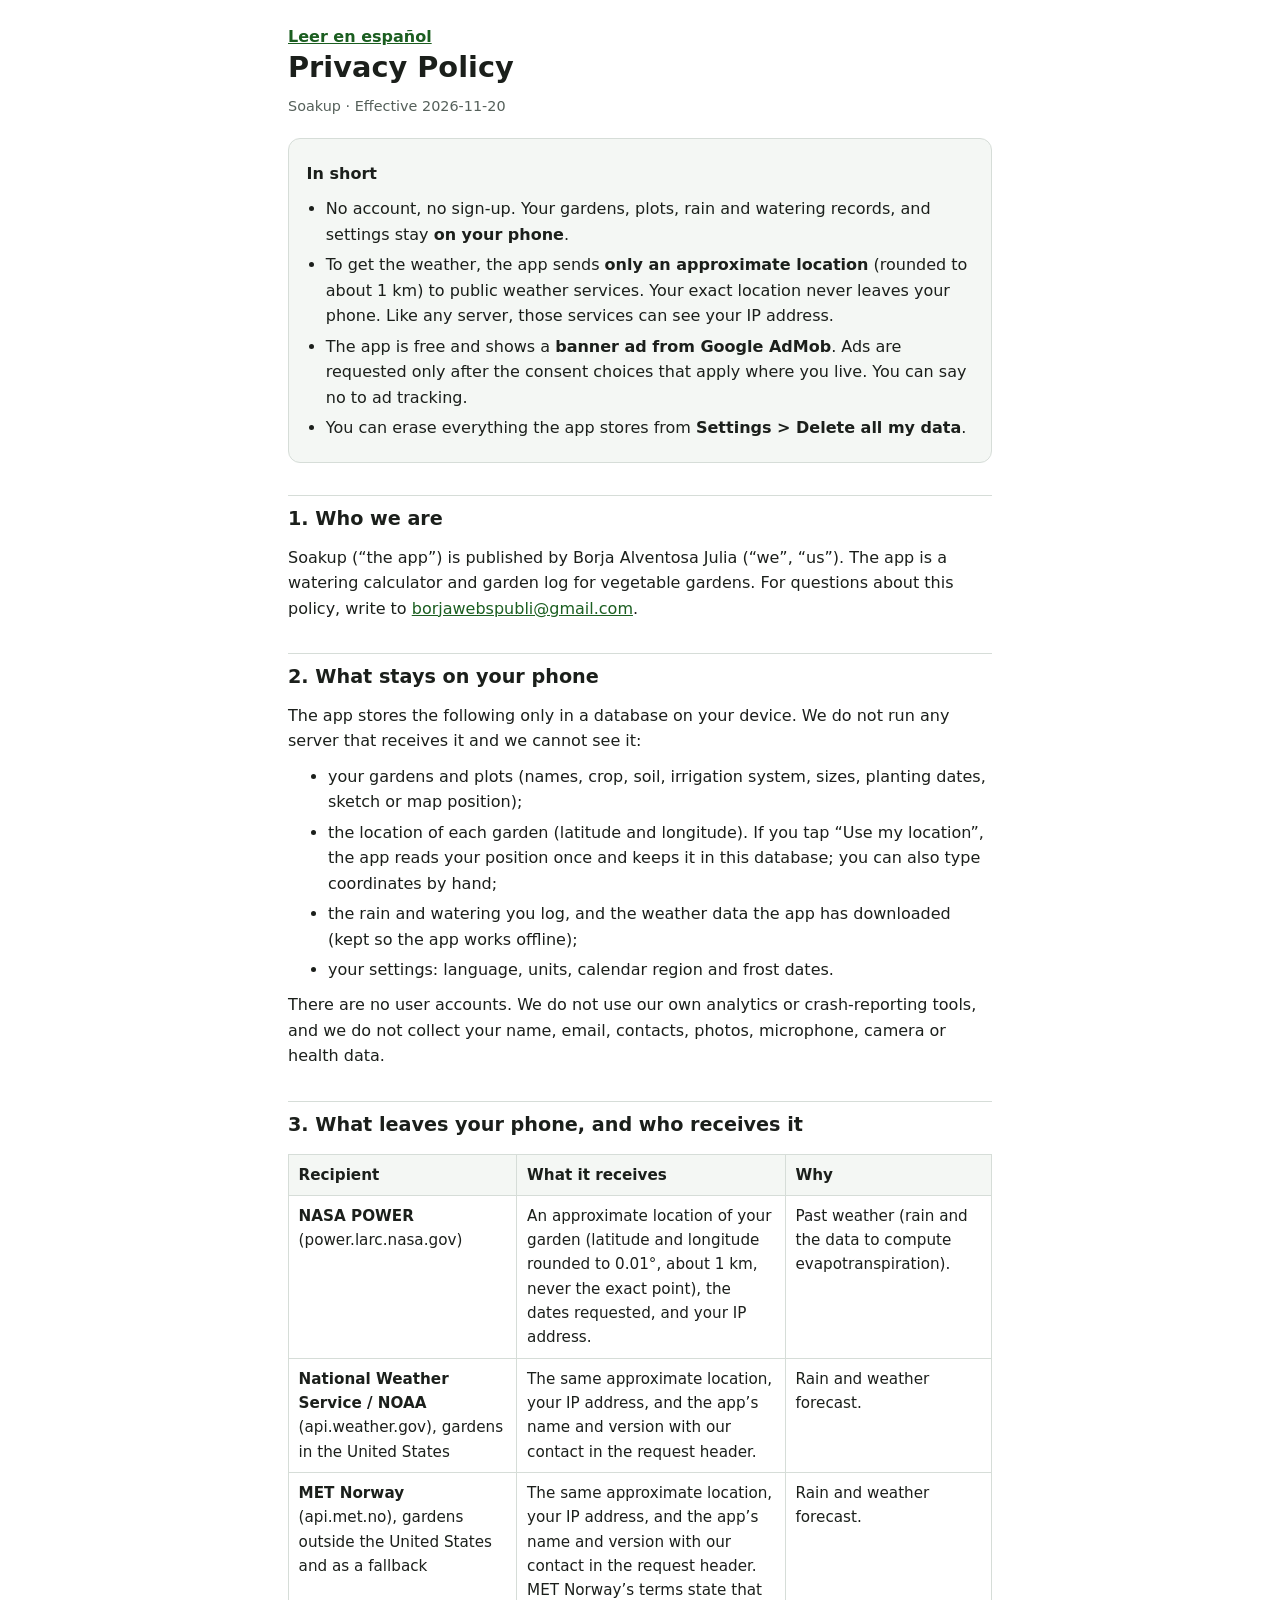
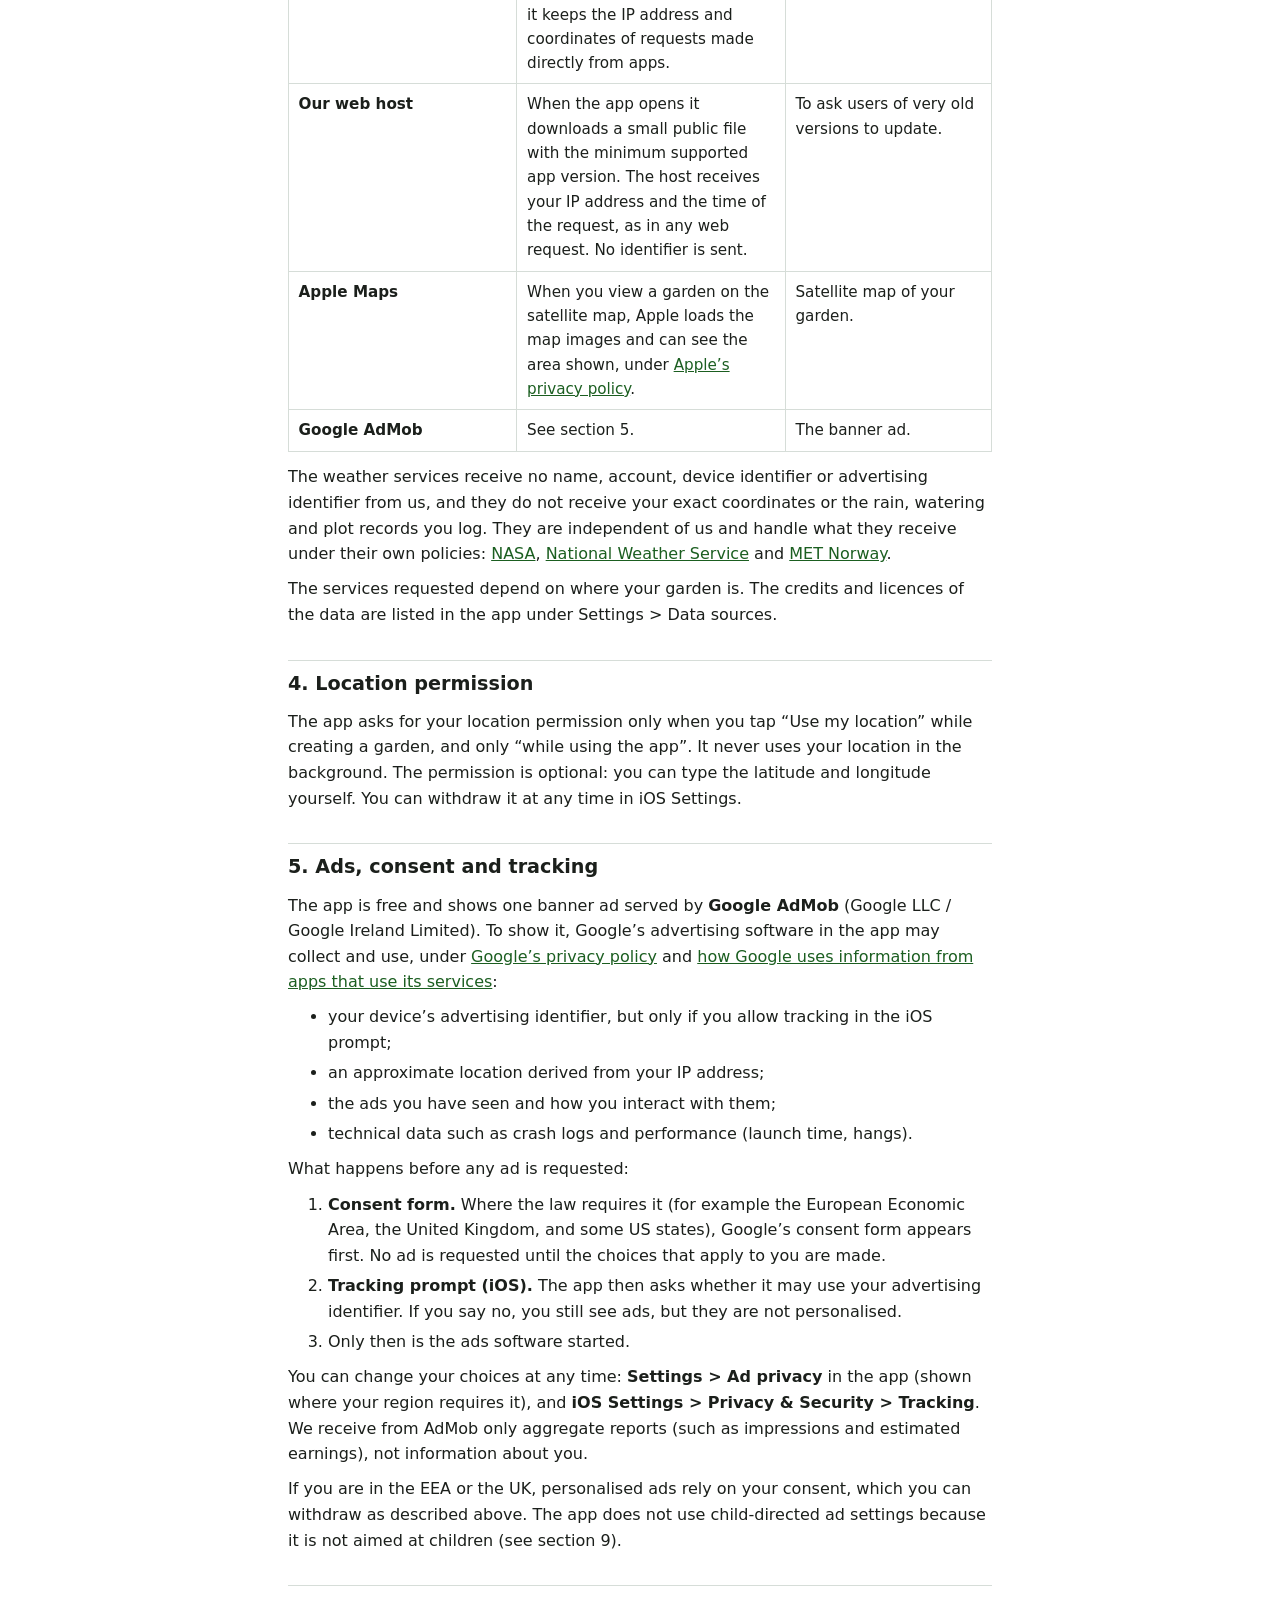
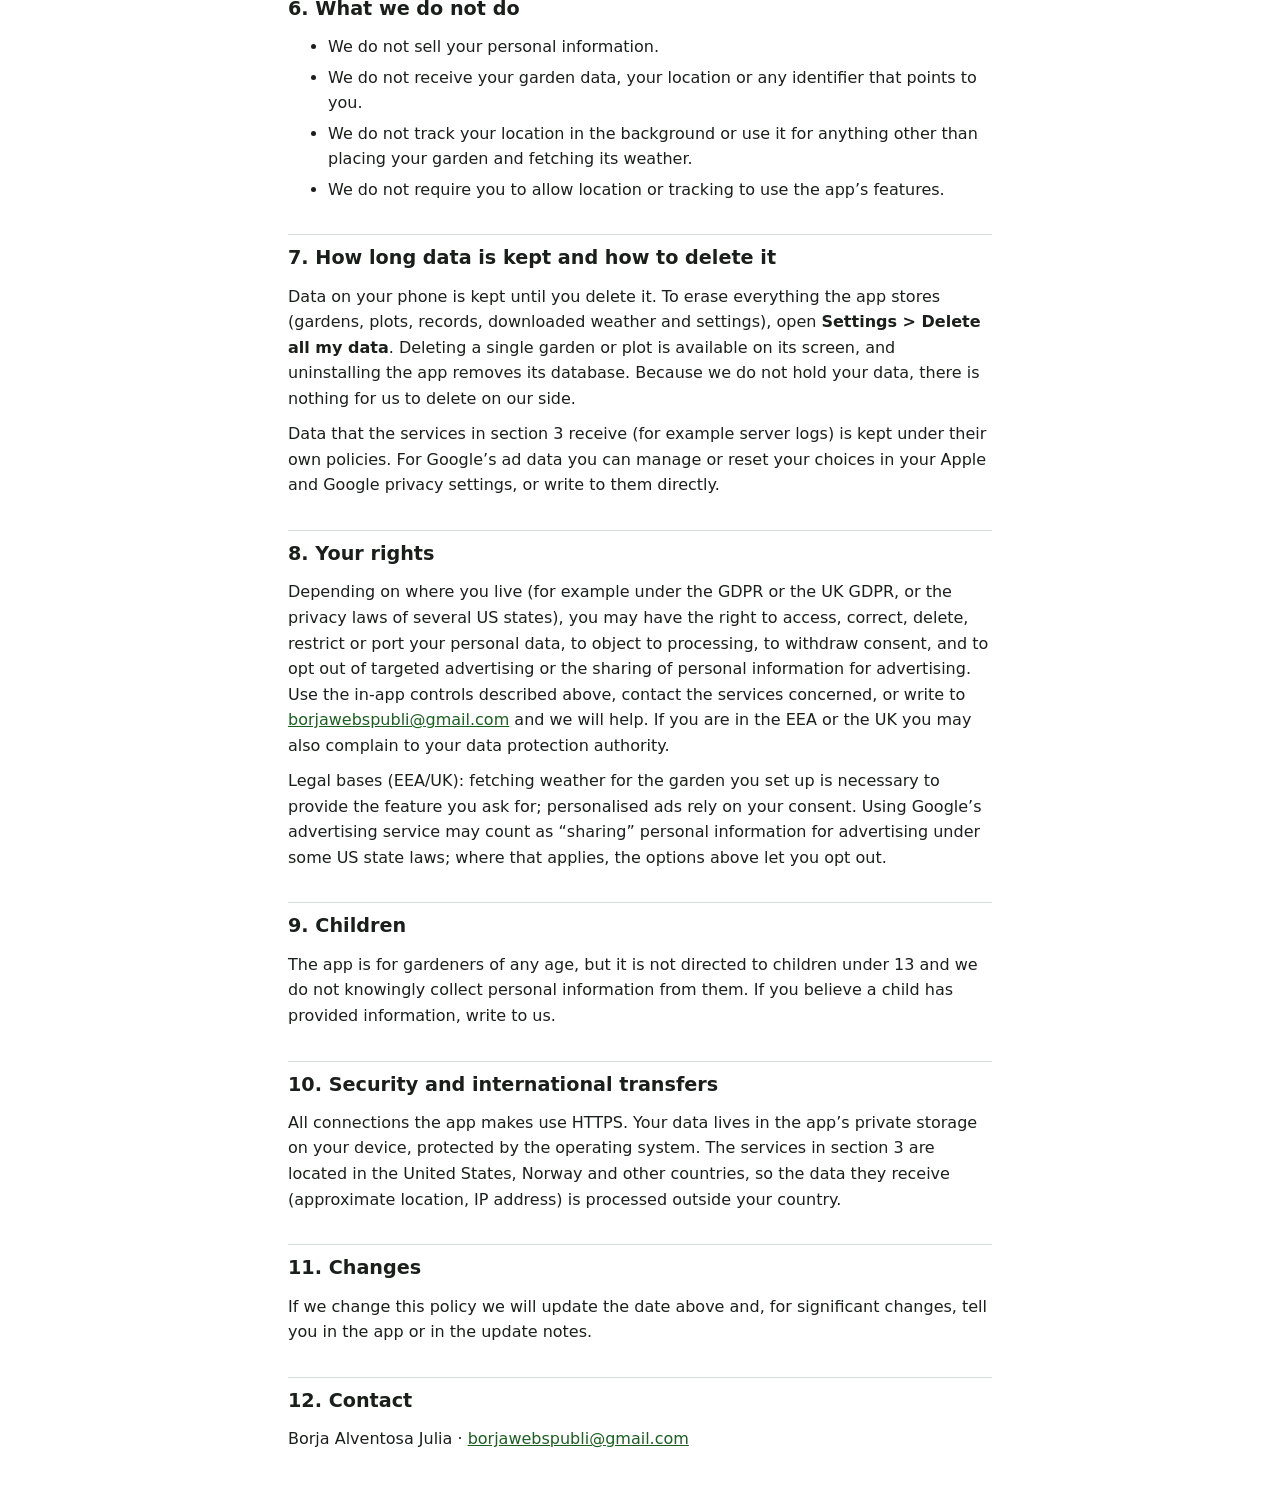
==== huerto/privacy/index.html @ fde54a43 "Web de la app de riego (huerto/): portada, privacidad, soporte y version.json" ====
<!doctype html>
<html lang="en">
<head>
<meta charset="utf-8">
<meta name="viewport" content="width=device-width, initial-scale=1">
<meta name="color-scheme" content="light dark">
<title>Privacy Policy – Soakup</title>
<meta name="description" content="How Soakup handles your data: your garden data stays on your phone, only an approximate location is sent to weather services, and ads use Google AdMob with your consent.">
<style>
  :root {
    --bg: #ffffff; --fg: #1b1f1b; --muted: #55605a; --accent: #1b5e20; --line: #d6ddd8; --card: #f4f7f4;
  }
  @media (prefers-color-scheme: dark) {
    :root { --bg: #111512; --fg: #e6ece7; --muted: #a3afa7; --accent: #8bd18f; --line: #2c352e; --card: #1a201b; }
  }
  * { box-sizing: border-box; }
  body {
    margin: 0; background: var(--bg); color: var(--fg);
    font: 16px/1.6 system-ui, -apple-system, "Segoe UI", Roboto, sans-serif;
  }
  main { max-width: 46rem; margin: 0 auto; padding: 1.5rem 1rem 3rem; }
  h1 { font-size: 1.8rem; line-height: 1.25; margin: 0 0 .25rem; }
  h2 { font-size: 1.2rem; margin: 2rem 0 .5rem; padding-top: .5rem; border-top: 1px solid var(--line); }
  p, ul, ol { margin: .6rem 0; }
  li { margin: .3rem 0; }
  a { color: var(--accent); }
  .meta { color: var(--muted); font-size: .9rem; }
  .summary { background: var(--card); border: 1px solid var(--line); border-radius: .75rem; padding: .75rem 1.1rem; margin: 1.25rem 0; }
  .summary ul { padding-left: 1.2rem; }
  .table-wrap { overflow-x: auto; margin: .8rem 0; }
  table { border-collapse: collapse; width: 100%; min-width: 34rem; font-size: .95rem; }
  th, td { border: 1px solid var(--line); padding: .5rem .6rem; text-align: left; vertical-align: top; }
  th { background: var(--card); }
  nav a { font-weight: 600; }
</style>
</head>
<body>
<main>
<nav aria-label="Language"><a href="es.html" hreflang="es" lang="es">Leer en español</a></nav>

<h1>Privacy Policy</h1>
<p class="meta">Soakup · Effective 2026-11-20</p>

<div class="summary" role="note">
  <p><strong>In short</strong></p>
  <ul>
    <li>No account, no sign-up. Your gardens, plots, rain and watering records, and settings stay <strong>on your phone</strong>.</li>
    <li>To get the weather, the app sends <strong>only an approximate location</strong> (rounded to about 1&nbsp;km) to public weather services. Your exact location never leaves your phone. Like any server, those services can see your IP address.</li>
    <li>The app is free and shows a <strong>banner ad from Google AdMob</strong>. Ads are requested only after the consent choices that apply where you live. You can say no to ad tracking.</li>
    <li>You can erase everything the app stores from <strong>Settings &gt; Delete all my data</strong>.</li>
  </ul>
</div>

<h2>1. Who we are</h2>
<p>Soakup (“the app”) is published by Borja Alventosa Julia (“we”, “us”). The app is a watering calculator and garden log for vegetable gardens. For questions about this policy, write to <a href="mailto:borjawebspubli@gmail.com">borjawebspubli@gmail.com</a>.</p>

<h2>2. What stays on your phone</h2>
<p>The app stores the following only in a database on your device. We do not run any server that receives it and we cannot see it:</p>
<ul>
  <li>your gardens and plots (names, crop, soil, irrigation system, sizes, planting dates, sketch or map position);</li>
  <li>the location of each garden (latitude and longitude). If you tap “Use my location”, the app reads your position once and keeps it in this database; you can also type coordinates by hand;</li>
  <li>the rain and watering you log, and the weather data the app has downloaded (kept so the app works offline);</li>
  <li>your settings: language, units, calendar region and frost dates.</li>
</ul>
<p>There are no user accounts. We do not use our own analytics or crash-reporting tools, and we do not collect your name, email, contacts, photos, microphone, camera or health data.</p>

<h2>3. What leaves your phone, and who receives it</h2>
<div class="table-wrap">
<table>
  <thead>
    <tr><th scope="col">Recipient</th><th scope="col">What it receives</th><th scope="col">Why</th></tr>
  </thead>
  <tbody>
    <tr>
      <td><strong>NASA POWER</strong> (power.larc.nasa.gov)</td>
      <td>An approximate location of your garden (latitude and longitude rounded to 0.01°, about 1&nbsp;km, never the exact point), the dates requested, and your IP address.</td>
      <td>Past weather (rain and the data to compute evapotranspiration).</td>
    </tr>
    <tr>
      <td><strong>National Weather Service / NOAA</strong> (api.weather.gov), gardens in the United States</td>
      <td>The same approximate location, your IP address, and the app’s name and version with our contact in the request header.</td>
      <td>Rain and weather forecast.</td>
    </tr>
    <tr>
      <td><strong>MET Norway</strong> (api.met.no), gardens outside the United States and as a fallback</td>
      <td>The same approximate location, your IP address, and the app’s name and version with our contact in the request header. MET Norway’s terms state that it keeps the IP address and coordinates of requests made directly from apps.</td>
      <td>Rain and weather forecast.</td>
    </tr>
    <tr>
      <td><strong>Our web host</strong></td>
      <td>When the app opens it downloads a small public file with the minimum supported app version. The host receives your IP address and the time of the request, as in any web request. No identifier is sent.</td>
      <td>To ask users of very old versions to update.</td>
    </tr>
    <tr>
      <td><strong>Apple Maps</strong></td>
      <td>When you view a garden on the satellite map, Apple loads the map images and can see the area shown, under <a href="https://www.apple.com/legal/privacy/">Apple’s privacy policy</a>.</td>
      <td>Satellite map of your garden.</td>
    </tr>
    <tr>
      <td><strong>Google AdMob</strong></td>
      <td>See section 5.</td>
      <td>The banner ad.</td>
    </tr>
  </tbody>
</table>
</div>
<p>The weather services receive no name, account, device identifier or advertising identifier from us, and they do not receive your exact coordinates or the rain, watering and plot records you log. They are independent of us and handle what they receive under their own policies:
<a href="https://www.nasa.gov/privacy/">NASA</a>, <a href="https://www.weather.gov/privacy">National Weather Service</a> and <a href="https://api.met.no/doc/TermsOfService">MET Norway</a>.</p>
<p>The services requested depend on where your garden is. The credits and licences of the data are listed in the app under Settings &gt; Data sources.</p>

<h2>4. Location permission</h2>
<p>The app asks for your location permission only when you tap “Use my location” while creating a garden, and only “while using the app”. It never uses your location in the background. The permission is optional: you can type the latitude and longitude yourself. You can withdraw it at any time in iOS Settings.</p>

<h2>5. Ads, consent and tracking</h2>
<p>The app is free and shows one banner ad served by <strong>Google AdMob</strong> (Google LLC / Google Ireland Limited). To show it, Google’s advertising software in the app may collect and use, under <a href="https://policies.google.com/privacy">Google’s privacy policy</a> and <a href="https://policies.google.com/technologies/partner-sites">how Google uses information from apps that use its services</a>:</p>
<ul>
  <li>your device’s advertising identifier, but only if you allow tracking in the iOS prompt;</li>
  <li>an approximate location derived from your IP address;</li>
  <li>the ads you have seen and how you interact with them;</li>
  <li>technical data such as crash logs and performance (launch time, hangs).</li>
</ul>
<p>What happens before any ad is requested:</p>
<ol>
  <li><strong>Consent form.</strong> Where the law requires it (for example the European Economic Area, the United Kingdom, and some US states), Google’s consent form appears first. No ad is requested until the choices that apply to you are made.</li>
  <li><strong>Tracking prompt (iOS).</strong> The app then asks whether it may use your advertising identifier. If you say no, you still see ads, but they are not personalised.</li>
  <li>Only then is the ads software started.</li>
</ol>
<p>You can change your choices at any time: <strong>Settings &gt; Ad privacy</strong> in the app (shown where your region requires it), and <strong>iOS Settings &gt; Privacy &amp; Security &gt; Tracking</strong>. We receive from AdMob only aggregate reports (such as impressions and estimated earnings), not information about you.</p>
<p>If you are in the EEA or the UK, personalised ads rely on your consent, which you can withdraw as described above. The app does not use child-directed ad settings because it is not aimed at children (see section 9).</p>

<h2>6. What we do not do</h2>
<ul>
  <li>We do not sell your personal information.</li>
  <li>We do not receive your garden data, your location or any identifier that points to you.</li>
  <li>We do not track your location in the background or use it for anything other than placing your garden and fetching its weather.</li>
  <li>We do not require you to allow location or tracking to use the app’s features.</li>
</ul>

<h2>7. How long data is kept and how to delete it</h2>
<p>Data on your phone is kept until you delete it. To erase everything the app stores (gardens, plots, records, downloaded weather and settings), open <strong>Settings &gt; Delete all my data</strong>. Deleting a single garden or plot is available on its screen, and uninstalling the app removes its database. Because we do not hold your data, there is nothing for us to delete on our side.</p>
<p>Data that the services in section 3 receive (for example server logs) is kept under their own policies. For Google’s ad data you can manage or reset your choices in your Apple and Google privacy settings, or write to them directly.</p>

<h2>8. Your rights</h2>
<p>Depending on where you live (for example under the GDPR or the UK GDPR, or the privacy laws of several US states), you may have the right to access, correct, delete, restrict or port your personal data, to object to processing, to withdraw consent, and to opt out of targeted advertising or the sharing of personal information for advertising. Use the in-app controls described above, contact the services concerned, or write to <a href="mailto:borjawebspubli@gmail.com">borjawebspubli@gmail.com</a> and we will help. If you are in the EEA or the UK you may also complain to your data protection authority.</p>
<p>Legal bases (EEA/UK): fetching weather for the garden you set up is necessary to provide the feature you ask for; personalised ads rely on your consent. Using Google’s advertising service may count as “sharing” personal information for advertising under some US state laws; where that applies, the options above let you opt out.</p>

<h2>9. Children</h2>
<p>The app is for gardeners of any age, but it is not directed to children under 13 and we do not knowingly collect personal information from them. If you believe a child has provided information, write to us.</p>

<h2>10. Security and international transfers</h2>
<p>All connections the app makes use HTTPS. Your data lives in the app’s private storage on your device, protected by the operating system. The services in section 3 are located in the United States, Norway and other countries, so the data they receive (approximate location, IP address) is processed outside your country.</p>

<h2>11. Changes</h2>
<p>If we change this policy we will update the date above and, for significant changes, tell you in the app or in the update notes.</p>

<h2>12. Contact</h2>
<p>Borja Alventosa Julia · <a href="mailto:borjawebspubli@gmail.com">borjawebspubli@gmail.com</a></p>
</main>
</body>
</html>
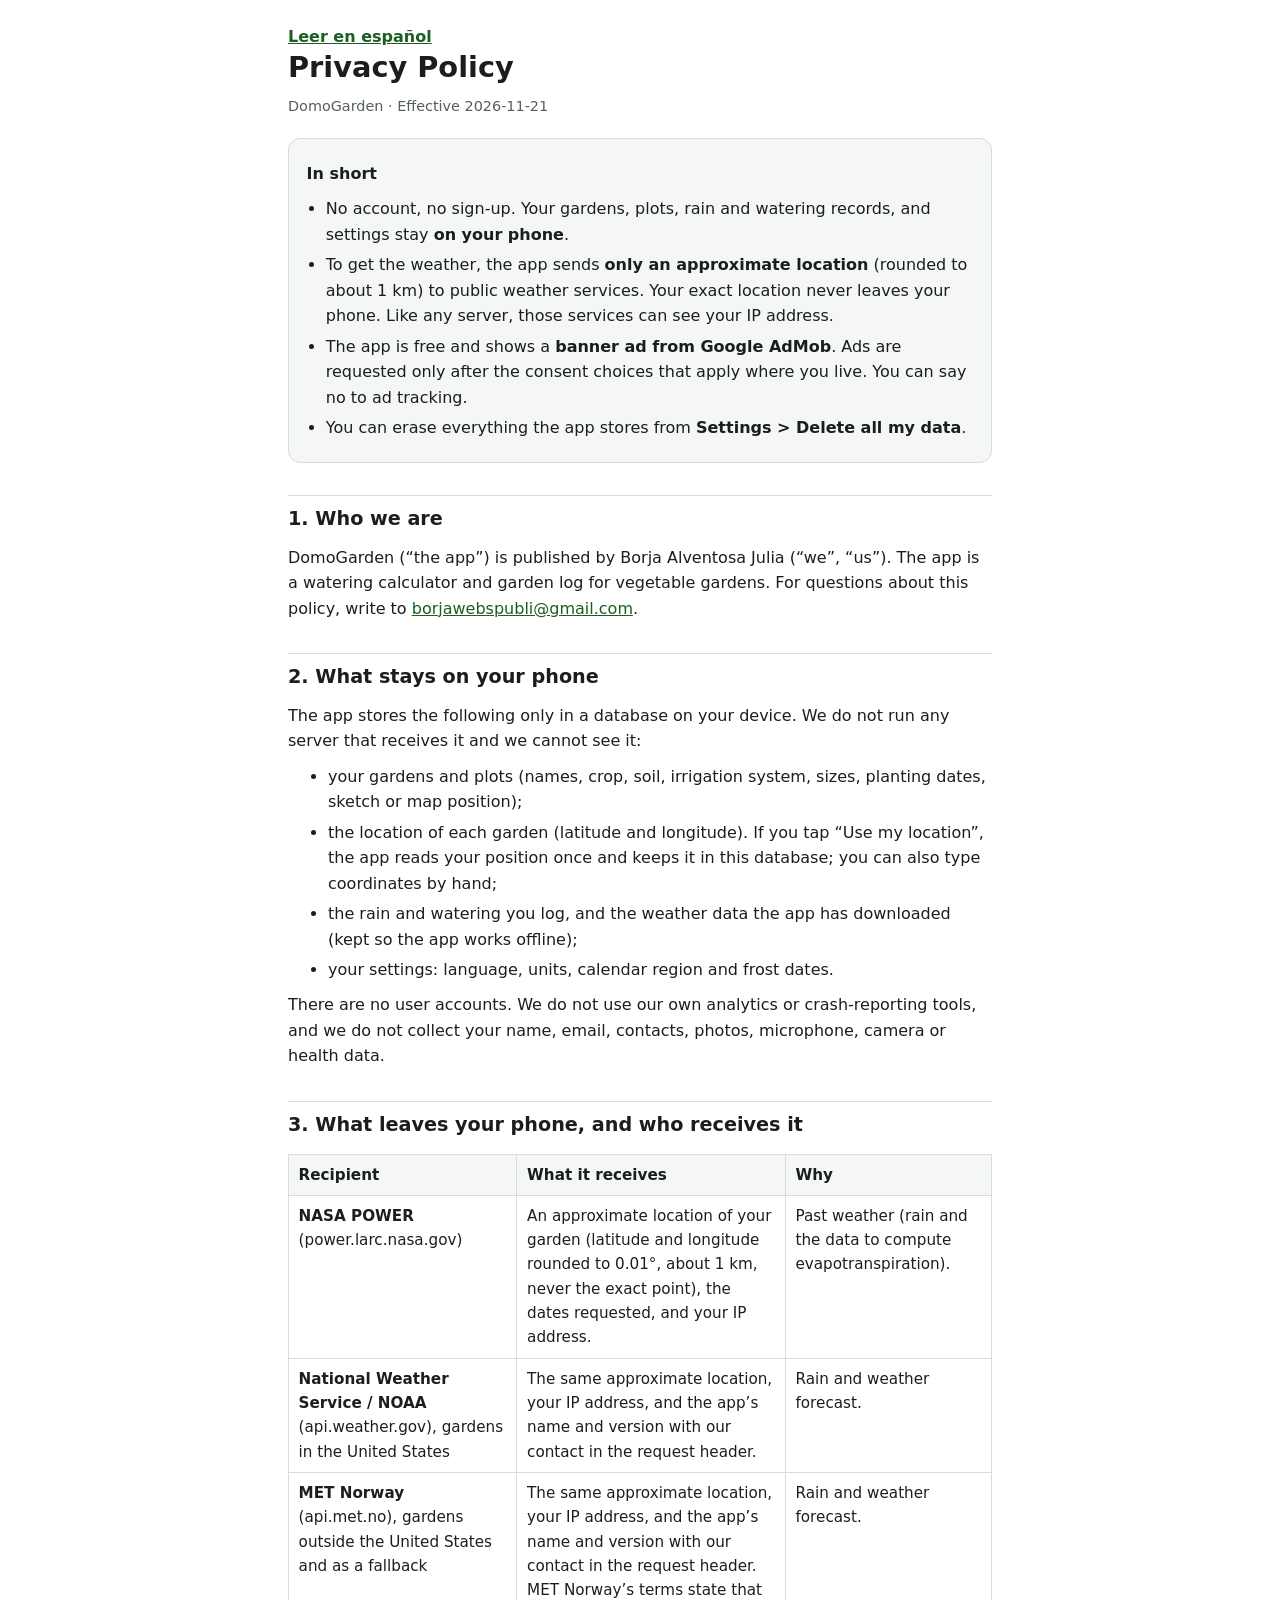
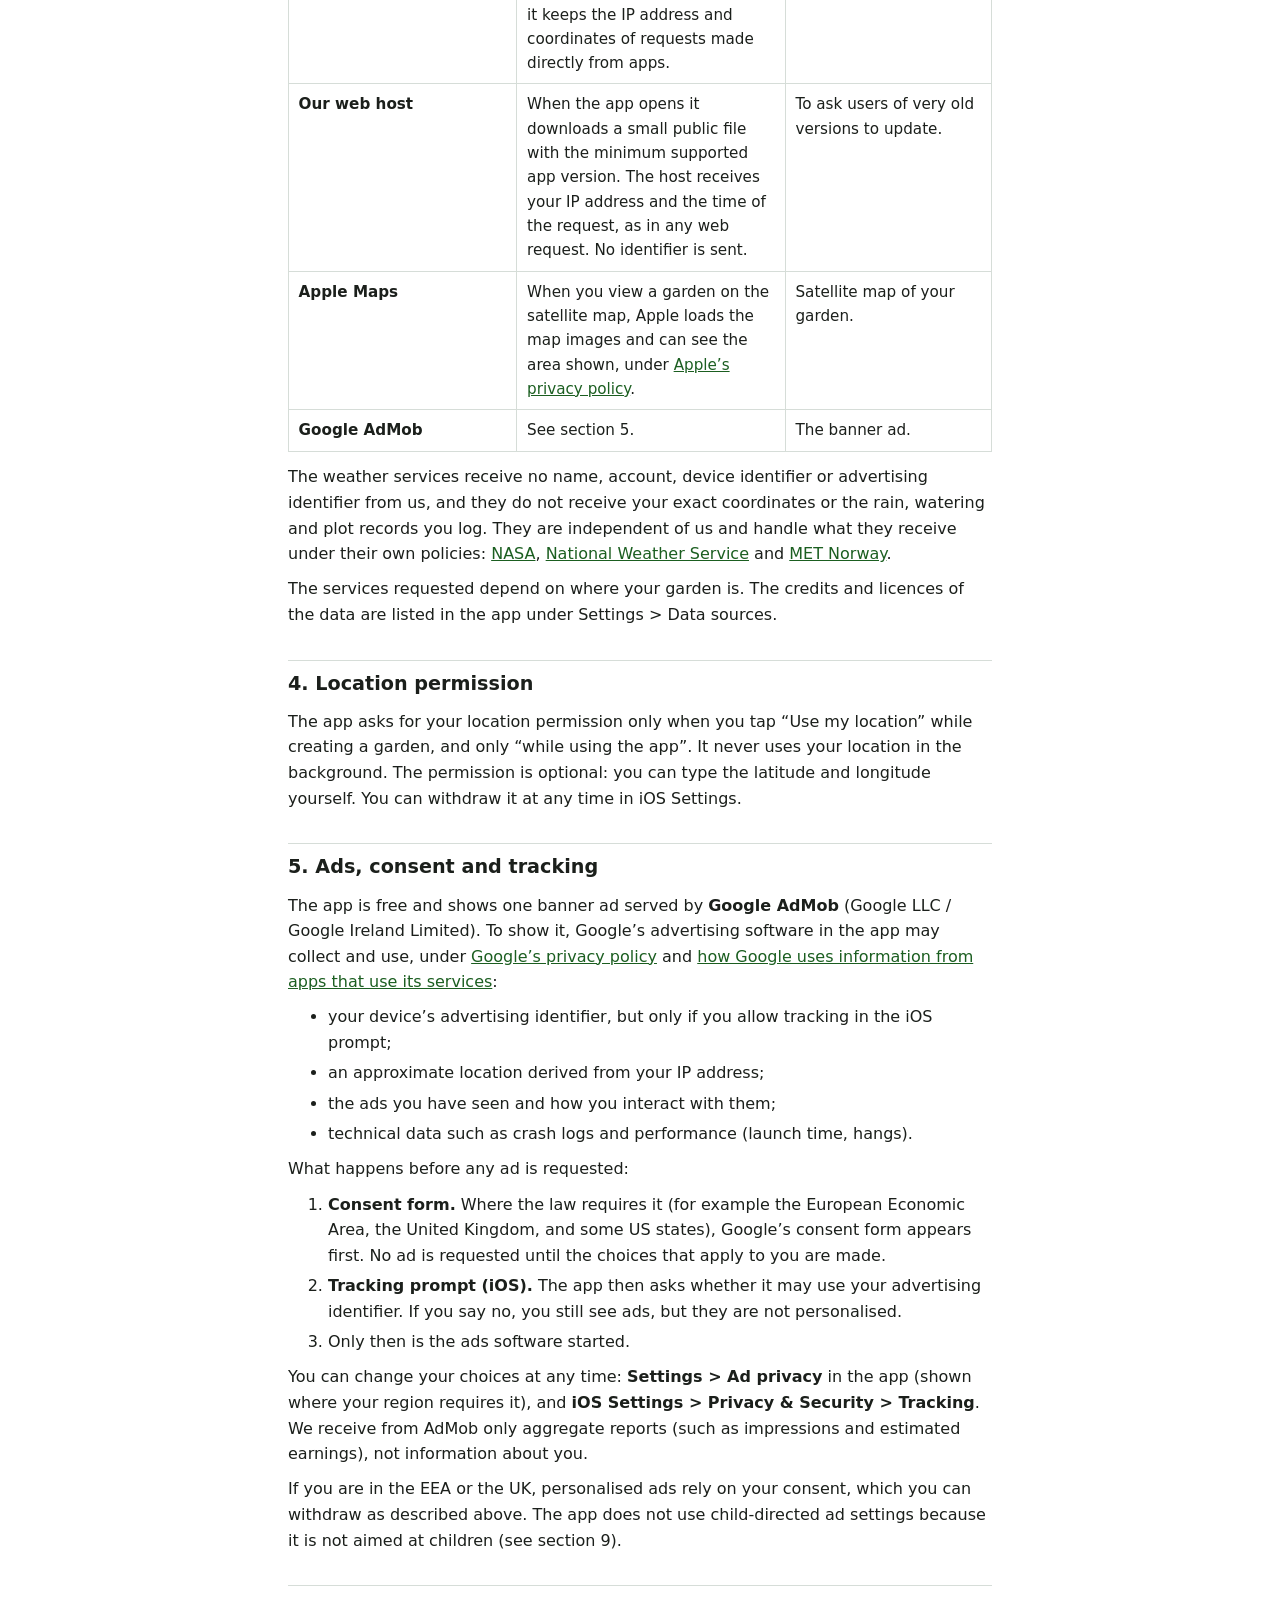
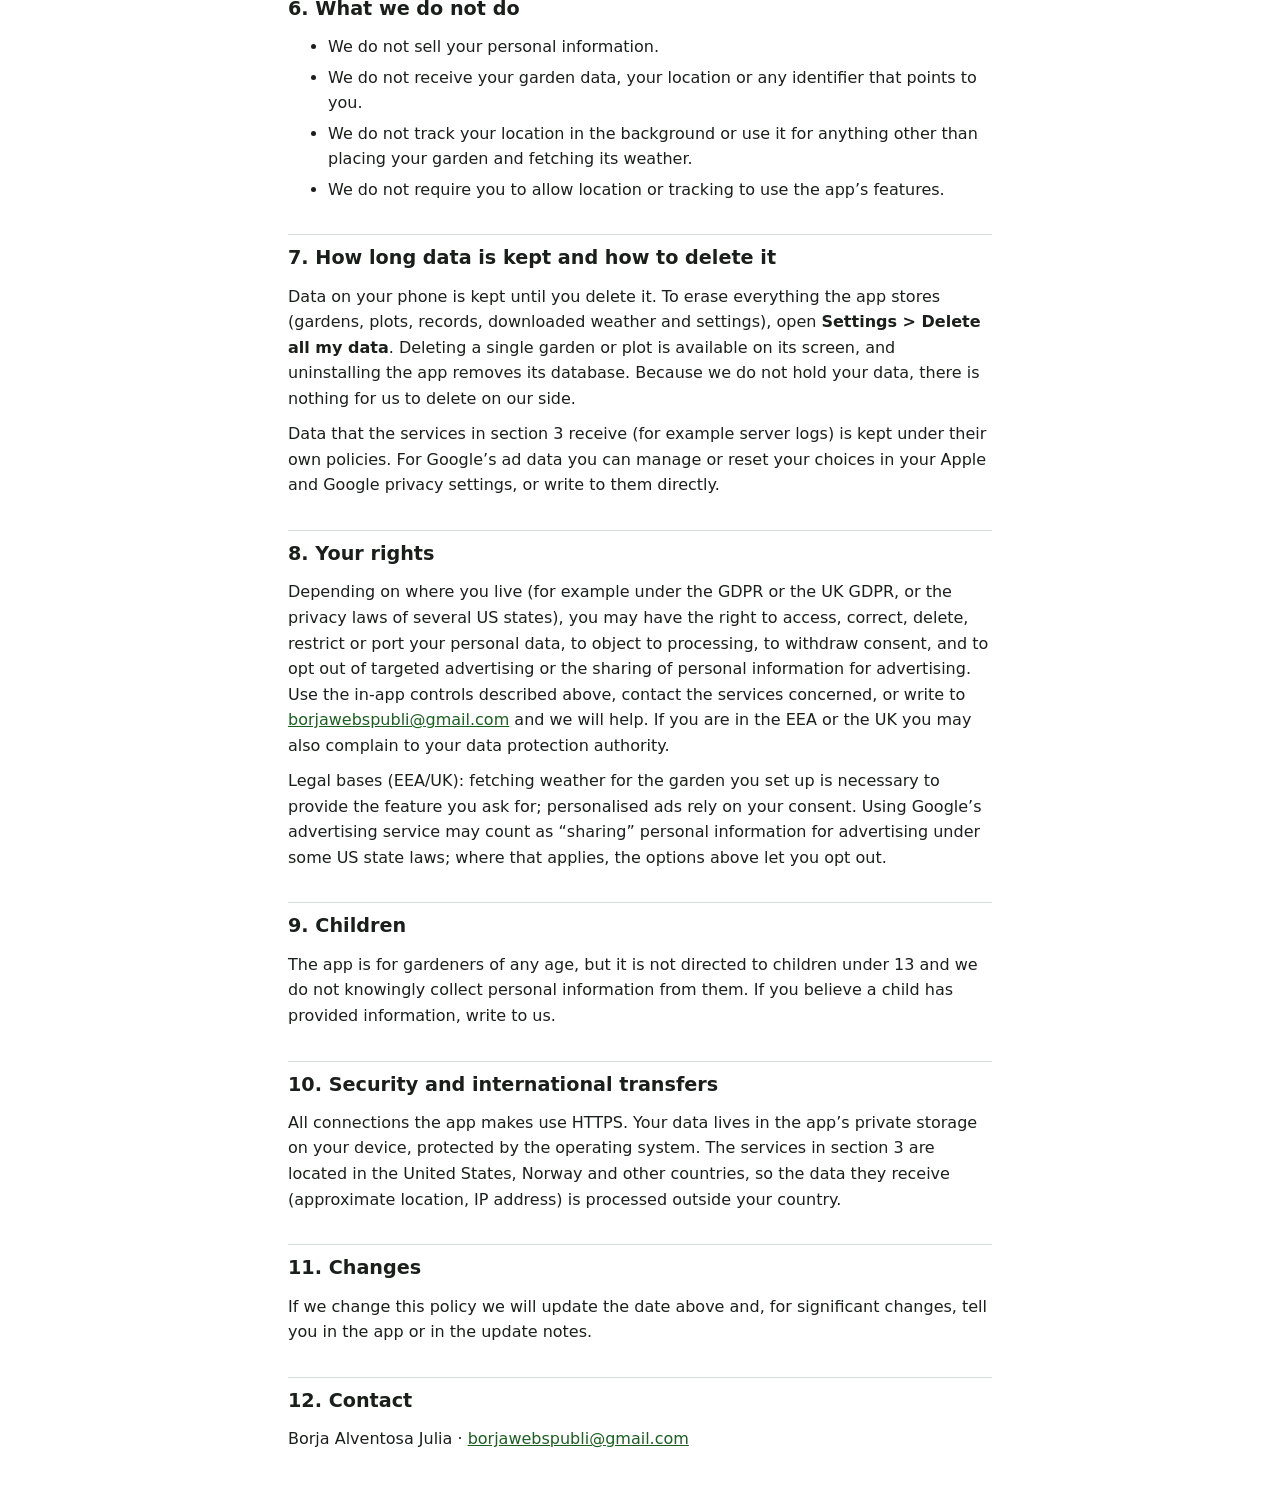
==== commit 9239de94: "Web de la app de riego (huerto/): nombre DomoGarden" ====
--- a/huerto/privacy/index.html
+++ b/huerto/privacy/index.html
@@ -4,8 +4,8 @@
 <meta charset="utf-8">
 <meta name="viewport" content="width=device-width, initial-scale=1">
 <meta name="color-scheme" content="light dark">
-<title>Privacy Policy – Soakup</title>
-<meta name="description" content="How Soakup handles your data: your garden data stays on your phone, only an approximate location is sent to weather services, and ads use Google AdMob with your consent.">
+<title>Privacy Policy – DomoGarden</title>
+<meta name="description" content="How DomoGarden handles your data: your garden data stays on your phone, only an approximate location is sent to weather services, and ads use Google AdMob with your consent.">
 <style>
   :root {
     --bg: #ffffff; --fg: #1b1f1b; --muted: #55605a; --accent: #1b5e20; --line: #d6ddd8; --card: #f4f7f4;
@@ -39,7 +39,7 @@
 <nav aria-label="Language"><a href="es.html" hreflang="es" lang="es">Leer en español</a></nav>
 
 <h1>Privacy Policy</h1>
-<p class="meta">Soakup · Effective 2026-11-20</p>
+<p class="meta">DomoGarden · Effective 2026-11-21</p>
 
 <div class="summary" role="note">
   <p><strong>In short</strong></p>
@@ -52,7 +52,7 @@
 </div>
 
 <h2>1. Who we are</h2>
-<p>Soakup (“the app”) is published by Borja Alventosa Julia (“we”, “us”). The app is a watering calculator and garden log for vegetable gardens. For questions about this policy, write to <a href="mailto:borjawebspubli@gmail.com">borjawebspubli@gmail.com</a>.</p>
+<p>DomoGarden (“the app”) is published by Borja Alventosa Julia (“we”, “us”). The app is a watering calculator and garden log for vegetable gardens. For questions about this policy, write to <a href="mailto:borjawebspubli@gmail.com">borjawebspubli@gmail.com</a>.</p>
 
 <h2>2. What stays on your phone</h2>
 <p>The app stores the following only in a database on your device. We do not run any server that receives it and we cannot see it:</p>
